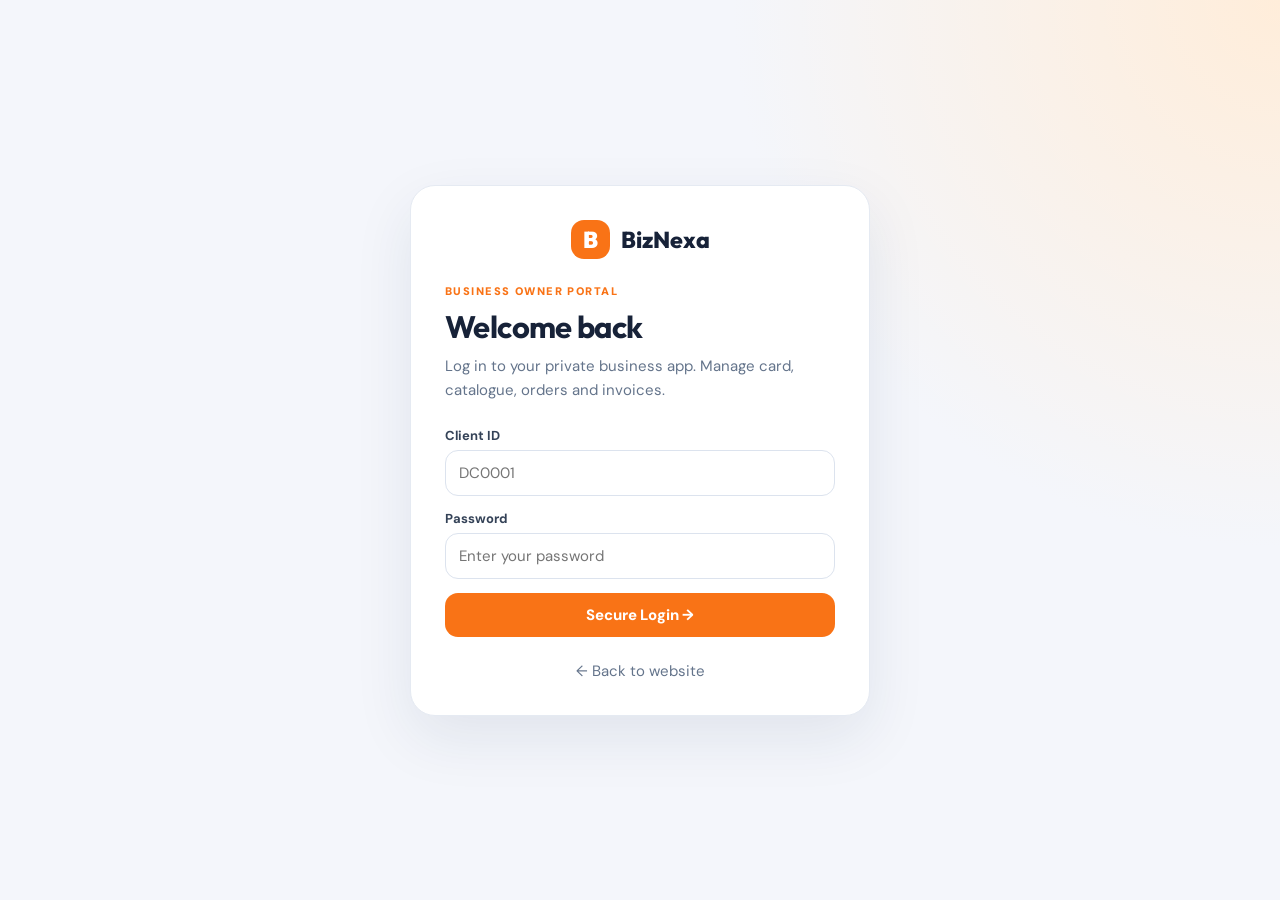
==== login.html @ fbf1768d "Add files via upload" ====
<!DOCTYPE html><html lang="en"><head><meta charset="UTF-8"><meta name="viewport" content="width=device-width,initial-scale=1"><meta name="theme-color" content="#f97316"><title>Client Login — BizNexa</title><link rel="manifest" href="manifest.webmanifest"><link rel="stylesheet" href="style.css"></head><body class="login-bg"><div class="login-card"><a class="brand" href="index.html"><span class="brandmark">B</span> BizNexa</a><div class="eyebrow" id="role-label">BUSINESS OWNER PORTAL</div><h1 id="login-heading">Welcome back</h1><p>Log in to your private business app. Manage card, catalogue, orders and invoices.</p><form id="login-form"><div class="formfield"><label for="id">Client ID</label><input id="id" name="id" placeholder="DC0001" required autocomplete="username"></div><div class="formfield"><label for="password">Password</label><input id="password" name="password" type="password" placeholder="Enter your password" required autocomplete="current-password"></div><button class="btn wide" type="submit" id="login-btn">Secure Login →</button></form><div class="center" style="margin-top:24px"><a class="muted" href="index.html">← Back to website</a></div></div><script src="config.js"></script><script src="shared.js"></script><script src="login.js"></script></body></html>
---- style.css ----
@import url('https://fonts.googleapis.com/css2?family=DM+Sans:wght@400;500;600;700;800&family=Outfit:wght@400;500;600;700;800&display=swap');
:root{--accent:#f97316;--accent-deep:#ea580c;--ink:#172238;--muted:#64748b;--bg:#f4f6fb;--card:#fff;--line:#e5eaf2;--shadow:0 8px 30px rgba(20,35,60,.07);--light:#fff3e9;--hero-gradient:linear-gradient(125deg,#c2410c,#fb923c);--profile-radius:20px;--avatar-radius:19px;--hero-height:207px}

:root[data-theme=ocean]{--accent:#0e81bc;--accent-deep:#056393;--light:#e6f5ff;--hero-gradient:linear-gradient(145deg,#003b72,#0ea5e9);--profile-radius:27px;--avatar-radius:27px;--hero-height:223px}
:root[data-theme=emerald]{--accent:#059669;--accent-deep:#047857;--light:#e5fff3;--hero-gradient:linear-gradient(110deg,#064e3b,#34d399);--profile-radius:12px;--avatar-radius:50%;--hero-height:190px}
:root[data-theme=rose]{--accent:#df4d83;--accent-deep:#be2861;--light:#fff0f6;--hero-gradient:linear-gradient(140deg,#881337,#fb7185);--profile-radius:30px;--avatar-radius:50%;--hero-height:228px}
:root[data-theme=slate]{--accent:#475569;--accent-deep:#1e293b;--light:#eff3f8;--hero-gradient:linear-gradient(125deg,#0f172a,#64748b);--profile-radius:5px;--avatar-radius:9px;--hero-height:185px}
:root[data-theme=violet]{--accent:#8455d7;--accent-deep:#6d36bd;--light:#f4edff;--hero-gradient:linear-gradient(145deg,#4c1d95,#c084fc);--profile-radius:30px;--avatar-radius:50%;--hero-height:224px}
:root[data-theme=royal]{--accent:#2948b9;--accent-deep:#17276f;--light:#ecf0ff;--hero-gradient:linear-gradient(115deg,#121957,#304fd5 74%,#cbb16c);--profile-radius:8px;--avatar-radius:8px;--hero-height:240px}
:root[data-theme=crimson]{--accent:#cf3046;--accent-deep:#901c32;--light:#fff0ef;--hero-gradient:linear-gradient(135deg,#570a20,#ec5a53);--profile-radius:15px;--avatar-radius:50%;--hero-height:216px}
:root[data-theme=mint]{--accent:#078c85;--accent-deep:#046761;--light:#e5faf5;--hero-gradient:linear-gradient(135deg,#0d6d66,#8ce4c8);--profile-radius:33px;--avatar-radius:24px;--hero-height:194px}
:root[data-theme=midnight]{--accent:#1b728c;--accent-deep:#105369;--light:#e8f7fa;--hero-gradient:linear-gradient(130deg,#070e26,#193d5d 65%,#09a0b4);--profile-radius:7px;--avatar-radius:7px;--hero-height:245px}
*{box-sizing:border-box}html{scroll-behavior:smooth}body{margin:0;background:var(--bg);color:var(--ink);font:15px 'DM Sans',system-ui,-apple-system,sans-serif}h1,h2,h3,h4,p{margin:0}h1,h2,h3,h4{font-family:'Outfit','DM Sans',sans-serif;letter-spacing:-.02em}h1{font-size:35px}h2{font-size:25px}h3{font-size:19px}small{font-size:12px}a{color:inherit;text-decoration:none}button,input,select,textarea{font:inherit}button{cursor:pointer}button:disabled{opacity:.52;cursor:not-allowed}input,select,textarea{background:#fff;border:1px solid #dce3ee;border-radius:13px;padding:12px 13px;width:100%;color:var(--ink);outline:none}textarea{min-height:82px;resize:vertical}input:focus,select:focus,textarea:focus{border-color:var(--accent);box-shadow:0 0 0 3px var(--light)}label{display:block;margin-bottom:6px;color:#344257;font-size:13px;font-weight:700}.formfield{margin-bottom:14px}.two-col{display:grid;grid-template-columns:repeat(2,minmax(0,1fr));gap:13px}.three-col{display:grid;grid-template-columns:repeat(3,minmax(0,1fr));gap:13px}.full{grid-column:1/-1}.btn{border:0;display:inline-flex;justify-content:center;align-items:center;gap:8px;padding:12px 17px;border-radius:13px;background:var(--accent);color:#fff;font-weight:800;text-align:center;transition:.15s;white-space:nowrap}.btn:hover{filter:brightness(.96);transform:translateY(-1px)}.btn.secondary{color:var(--ink);background:#f0f3f9}.btn.ghost{border:1px solid var(--line);background:#fff;color:var(--ink)}.btn.outline{background:transparent;color:var(--accent);border:1px solid var(--accent)}.btn.danger{background:#fce8e8;color:#ba3333}.btn.green{background:#16a34a}.btn.small{font-size:12px;padding:8px 10px;border-radius:10px}.btn.wide{width:100%}.pill{display:inline-flex;align-items:center;border-radius:40px;padding:5px 9px;background:#edf1f7;color:#53657e;font-size:11px;font-weight:800}.pill.good{background:#e0f6e9;color:#0b8a56}.pill.bad{background:#fee7e7;color:#b53333}.pill.warn{background:#fff0db;color:#ae7013}.muted{color:var(--muted)}.accent{color:var(--accent)}.hide{display:none!important}.container{max-width:1120px;margin:0 auto;padding:27px 20px 105px}.narrow{max-width:530px;margin:auto}.card{background:var(--card);border:1px solid var(--line);border-radius:21px;padding:21px;box-shadow:var(--shadow)}.stack{display:flex;flex-direction:column;gap:15px}.flex{display:flex;gap:12px;align-items:center}.between{display:flex;justify-content:space-between;align-items:center;gap:12px}.wrap{flex-wrap:wrap}.topbar{height:75px;display:flex;align-items:center;justify-content:space-between;padding:0 28px;background:rgba(255,255,255,.93);border-bottom:1px solid var(--line);position:sticky;top:0;z-index:20;backdrop-filter:blur(12px)}.brand{display:flex;align-items:center;gap:11px;font-family:Outfit;font-size:23px;font-weight:800}.brandmark{height:39px;width:39px;display:grid;place-items:center;border-radius:13px;background:var(--accent);color:#fff;font-weight:900}.navlinks{display:flex;gap:8px;align-items:center}.navlinks a{font-size:13px;font-weight:700;padding:9px 12px;border-radius:10px}.navlinks a:hover{background:#f2f5fa}.page-title{display:flex;justify-content:space-between;align-items:flex-end;gap:16px;margin-bottom:23px}.eyebrow{text-transform:uppercase;letter-spacing:.13em;font-size:11px;color:var(--accent);font-weight:900;margin-bottom:9px}.subtitle{color:var(--muted);line-height:1.65;margin-top:7px}.grid2{display:grid;grid-template-columns:repeat(2,minmax(0,1fr));gap:17px}.grid3{display:grid;grid-template-columns:repeat(3,minmax(0,1fr));gap:17px}.grid4{display:grid;grid-template-columns:repeat(4,minmax(0,1fr));gap:14px}.metric{padding:20px;background:white;border:1px solid var(--line);border-radius:18px}.metric strong{display:block;font:800 31px Outfit;margin:8px 0 4px}.metric span{font-size:12px;color:var(--muted)}.section-head{display:flex;justify-content:space-between;align-items:center;gap:12px;margin-bottom:16px}.section-head p{color:var(--muted);font-size:13px;margin-top:5px}.tabs{display:flex;flex-wrap:wrap;gap:8px;margin-bottom:19px}.tab{padding:10px 15px;border:1px solid var(--line);background:white;border-radius:13px;color:#526174;font-weight:800;font-size:13px}.tab.active{color:#fff;background:var(--ink);border-color:var(--ink)}.table-wrap{overflow:auto;border-radius:14px;border:1px solid var(--line)}table{width:100%;border-collapse:collapse;white-space:nowrap;background:#fff}th{background:#f3f6fa;color:#59667b;font-size:11px;text-transform:uppercase;letter-spacing:.05em;text-align:left;padding:13px}td{padding:13px;border-top:1px solid #edf0f5;font-size:13px;vertical-align:middle}.empty{padding:55px 18px;text-align:center;color:var(--muted)}.empty .emoji{font-size:39px;margin-bottom:10px}.toast{position:fixed;z-index:1000;bottom:22px;left:50%;transform:translateX(-50%);background:#1b2940;color:white;box-shadow:0 14px 32px #10203055;padding:14px 19px;border-radius:12px;max-width:min(92vw,510px);text-align:center;display:none;font-weight:700}.toast.success{background:#087b54}.toast.error{background:#b93b44}.modal-backdrop{position:fixed;inset:0;background:#0a1726aa;display:flex;align-items:center;justify-content:center;padding:20px;z-index:80}.modal{background:#fff;border-radius:21px;padding:24px;max-width:720px;width:100%;max-height:90vh;overflow:auto;position:relative;box-shadow:0 20px 70px #10203055}.modal-close{position:absolute;right:15px;top:14px;border:0;background:#f0f2f6;border-radius:9px;width:30px;height:30px}.modal h2{padding-right:35px;margin-bottom:16px}.loading{display:flex;flex-direction:column;justify-content:center;align-items:center;min-height:250px;color:var(--muted);gap:15px}.spinner{border:4px solid #e5eaf3;border-top-color:var(--accent);width:33px;height:33px;border-radius:50%;animation:spin 1s linear infinite}@keyframes spin{to{transform:rotate(360deg)}}.image-placeholder{width:100%;height:100%;display:flex;flex-direction:column;justify-content:center;align-items:center;background:linear-gradient(135deg,#f4f6fb,#e6ebf4);color:#8190a2;gap:8px;min-height:100px}.image-placeholder span{font-size:39px}.image-placeholder small{font-weight:700}.avatar{height:66px;width:66px;border-radius:var(--avatar-radius);overflow:hidden;background:#fff;border:3px solid #fff;box-shadow:0 8px 22px #0002;flex-shrink:0}.avatar img{width:100%;height:100%;object-fit:contain}.avatar .image-placeholder{min-height:60px}.product-grid{display:grid;grid-template-columns:repeat(2,minmax(0,1fr));gap:14px}.product{background:#fff;border:1px solid var(--line);border-radius:17px;overflow:hidden;box-shadow:0 5px 18px #14233c08}.product-pic{height:180px;overflow:hidden;position:relative;background:#f2f5f8;cursor:zoom-in}.product-pic img{height:100%;width:100%;object-fit:cover;display:block}.product-body{padding:13px}.product-body h3{font-size:16px;line-height:1.3;min-height:21px}.product-body p{font-size:12px;color:var(--muted);margin:7px 0 10px}.price{font-weight:900;font-size:17px}.oldprice{text-decoration:line-through;color:#9aa6b7;font-size:12px;margin-left:6px}.product .btn{width:100%;margin-top:13px}.center{text-align:center}.cta-grid{display:grid;grid-template-columns:repeat(2,minmax(0,1fr));gap:12px}.action-tile{border:1px solid var(--line);background:white;border-radius:18px;padding:24px 15px;text-align:center;min-height:142px;cursor:pointer;transition:.15s}.action-tile:hover{border-color:var(--accent);transform:translateY(-2px)}.action-tile .ico{display:grid;place-items:center;margin:0 auto 13px;border-radius:15px;background:var(--light);height:55px;width:55px;font-size:26px}.action-tile h3{font-size:15px}.action-tile p{color:var(--muted);font-size:12px;margin-top:5px}.business-shell{max-width:550px;margin:auto;min-height:100vh;background:#fff;box-shadow:0 0 80px #13274418;position:relative;padding-bottom:85px}.public-cover{height:var(--hero-height);background:var(--hero-gradient);position:relative;overflow:hidden}.public-cover:before,.public-cover:after{content:'';position:absolute;border:1px solid #fff4;border-radius:100%;width:270px;height:270px;right:-50px;top:-130px}.public-cover:after{width:180px;height:180px;right:80px;top:80px}.public-head{margin:-58px 19px 0;position:relative;z-index:2;background:#fff;border:1px solid var(--line);border-radius:var(--profile-radius);padding:23px;box-shadow:0 13px 35px #14233c14}.public-head .avatar{height:96px;width:96px;margin-bottom:15px}.public-head h1{font-size:27px;line-height:1.14}.public-head .subtitle{margin-top:10px}.public-section{padding:22px 19px 0}.public-section h2{font-size:20px;margin-bottom:13px}.info-line{display:flex;align-items:flex-start;gap:13px;margin:12px 0;color:#475569;font-size:13px;line-height:1.5}.info-line b{color:var(--ink)}.action-row{display:grid;grid-template-columns:repeat(3,1fr);gap:9px;margin-top:17px}.action-row a{border-radius:13px;background:var(--light);color:var(--accent-deep);padding:13px 8px;text-align:center;font-size:12px;font-weight:800}.action-row a span{font-size:20px;display:block;margin-bottom:5px}.public-foot{padding:28px 18px;color:#90a1b5;text-align:center;font-size:12px}.frozen-content{filter:blur(7px);pointer-events:none;user-select:none;max-height:100vh;overflow:hidden}.freeze-overlay{position:fixed;inset:0;background:#fff8;backdrop-filter:blur(1px);display:grid;place-items:center;z-index:99;padding:24px}.freeze-overlay>div{background:white;border:1px solid #e0e5ed;border-radius:22px;padding:36px 24px;text-align:center;max-width:380px;box-shadow:0 20px 60px #1b2d4b22}.freeze-overlay h2{margin:14px 0 9px}.catalog-top{padding:24px 18px;background:#fff;border-bottom:1px solid var(--line);position:sticky;top:0;z-index:15}.catalog-top .avatar{width:51px;height:51px;border-radius:15px}.catalog-top h1{font-size:22px}.search-row{margin-top:17px;display:flex;gap:9px}.search-row input{background:#f5f7fb}.categories{display:flex;overflow:auto;gap:8px;padding:13px 18px;scrollbar-width:none}.chip{border:1px solid #e2e8f0;white-space:nowrap;background:#fff;border-radius:40px;padding:9px 14px;font-size:12px;font-weight:800}.chip.active{border-color:var(--accent);background:var(--light);color:var(--accent-deep)}.floating-cart{position:fixed;bottom:22px;left:50%;transform:translateX(-50%);width:min(510px,calc(100% - 32px));border-radius:15px;padding:15px 20px;color:#fff;background:var(--ink);display:flex;align-items:center;justify-content:space-between;font-weight:800;box-shadow:0 12px 30px #17223866;z-index:30;cursor:pointer}.cart-line{display:flex;align-items:center;justify-content:space-between;padding:11px 0;border-bottom:1px solid var(--line);gap:12px}.qty-controls{display:flex;align-items:center;gap:10px}.qty-controls button{width:29px;height:29px;border:1px solid var(--line);border-radius:8px;background:#f2f5f9;font-weight:900}.login-bg{min-height:100vh;display:grid;place-items:center;padding:24px;background:radial-gradient(circle at top right,#ffedda 0,transparent 35%),#f4f6fb}.login-card{width:min(460px,100%);padding:34px;border-radius:25px;background:white;box-shadow:0 22px 60px #15294d16;border:1px solid var(--line)}.login-card .brand{justify-content:center;margin-bottom:25px}.login-card h1{font-size:31px}.login-card p{color:var(--muted);margin:8px 0 25px;line-height:1.6}.hero{padding:74px 0 45px}.hero h1{font-size:clamp(38px,5vw,64px);line-height:1.05;max-width:800px}.hero p{max-width:620px;color:var(--muted);font-size:18px;line-height:1.7;margin:24px 0}.hero .btn{margin-right:9px}.highlight{color:var(--accent)}.banner{background:var(--light);border:1px solid var(--accent);border-radius:14px;padding:15px;margin-bottom:18px;color:#9b5305}.quick{font-size:12px;color:var(--muted);line-height:1.7}.zoom-image{width:100%;max-height:70vh;object-fit:contain;border-radius:13px}.rowactions{display:flex;gap:6px;flex-wrap:wrap}.blocked{border:1px solid #ffcece;background:#fff2f1;border-radius:16px;padding:19px;color:#9f2828;margin-bottom:18px}.product-small{height:50px;width:50px;object-fit:cover;border-radius:9px}.footnav{position:fixed;bottom:0;left:0;right:0;background:#fff;border-top:1px solid var(--line);display:none;z-index:25;justify-content:space-around;padding:8px 2px max(8px,env(safe-area-inset-bottom))}.footnav button{border:0;background:transparent;color:#64748b;font-size:10px;font-weight:800;padding:6px 12px}.footnav span{display:block;font-size:21px;margin-bottom:5px}
@media(max-width:800px){.container{padding:19px 13px 94px}.topbar{padding:0 15px;height:66px}.navlinks a{padding:8px;font-size:11px}.navlinks a.hide-mobile{display:none}.grid4,.grid3{grid-template-columns:repeat(2,minmax(0,1fr))}.grid2{grid-template-columns:1fr}.page-title{align-items:flex-start}.page-title h1{font-size:27px}.card{padding:17px}.footnav{display:flex}.product-grid{gap:11px}.product-pic{height:150px}.hero{padding-top:40px}.hero h1{font-size:41px}}
@media(max-width:460px){.two-col,.three-col{grid-template-columns:1fr}.grid4{grid-template-columns:repeat(2,minmax(0,1fr))}.metric{padding:14px}.metric strong{font-size:23px}.product-pic{height:146px}.product-body{padding:11px}.product-body h3{font-size:14px}.price{font-size:15px}.btn{font-size:13px}.login-card{padding:27px}.page-title{flex-direction:column;align-items:stretch}}


/* v1.1 optional links + independent ON/OFF settings */
.edit-panel{padding:20px;margin:18px 0;background:#f8fafd;border:1px solid var(--line);border-radius:17px}
.edit-panel h3{font-size:18px}.theme-choices{display:grid;grid-template-columns:repeat(5,minmax(0,1fr));gap:9px;margin:12px 0}
.theme-choice{background:#fff;border:2px solid #e6ebf2;border-radius:14px;padding:10px 5px;display:flex;flex-direction:column;align-items:center;gap:8px;min-width:0;color:#526175;font-size:11px;font-weight:800}
.theme-choice.selected{border-color:var(--accent);background:var(--light);color:var(--ink);box-shadow:0 3px 12px #10203012}
.theme-dot{width:30px;height:30px;border-radius:50%;border:3px solid #fff;box-shadow:0 1px 6px #14233c33}
.swatch-amber{background:#f97316}.swatch-ocean{background:#0e81bc}.swatch-emerald{background:#059669}.swatch-rose{background:#df4d83}.swatch-slate{background:#475569}.swatch-violet{background:#8455d7}.swatch-royal{background:#2948b9}.swatch-crimson{background:#cf3046}.swatch-mint{background:#078c85}.swatch-midnight{background:#0b1832}
.theme-select{max-width:280px;margin-bottom:12px}.theme-live-preview{min-height:84px;display:flex;align-items:center;gap:15px;padding:15px 17px;background:var(--hero-gradient);color:#fff;border-radius:var(--profile-radius);box-shadow:0 9px 19px #13274424}
.theme-live-preview .theme-mini-logo{width:44px;height:44px;display:grid;place-items:center;background:#fff3;color:inherit;border:1px solid #fff5;border-radius:var(--avatar-radius);font-size:20px;font-weight:900}
.theme-live-preview div{flex:1;min-width:0}.theme-live-preview small{display:block;opacity:.82;font-size:11px;margin-top:4px}.theme-live-preview b{font-size:17px}
.social-edit-row{background:#fff;border:1px solid #e1e9f1;border-radius:14px;padding:14px}.social-edit-heading{display:flex;justify-content:space-between;align-items:center;gap:9px;margin-bottom:12px}
.social-edit-type{display:flex;align-items:center;gap:9px;font-size:13px}.social-icon-sample{width:34px;height:34px;border-radius:10px;display:grid;place-items:center;background:var(--light);color:var(--accent)}.social-edit-row.social-off{opacity:.68}
.social-switch{display:flex;align-items:center;gap:7px;white-space:nowrap;margin:0;font-size:11px}.social-switch input{width:17px;height:17px;accent-color:var(--accent);box-shadow:none}.social-remove{background:#fee8e8;color:#9e2929;border:0;border-radius:8px;width:30px;height:30px;flex-shrink:0}
.empty-social{border:1px dashed #bdc9d8;color:#79879a;border-radius:12px;padding:17px;text-align:center;font-size:13px}
.social-links{display:grid;grid-template-columns:repeat(2,minmax(0,1fr));gap:10px}.social-link{display:flex;align-items:center;gap:9px;min-width:0;padding:11px 12px;border:1px solid var(--line);background:#fff;border-radius:14px;box-shadow:0 3px 13px #1020300a;font-weight:800;font-size:13px;color:#334155;transition:transform .15s,border-color .15s}
.social-link:hover{transform:translateY(-2px);border-color:var(--accent)}.social-link svg{flex:0 0 auto}.social-link span{overflow:hidden;text-overflow:ellipsis;white-space:nowrap}
.social-facebook svg{color:#1877f2}.social-instagram svg{color:#d94689}.social-youtube svg{color:#f00}.social-link.social-linkedin svg{color:#0a66c2}.social-whatsapp svg{color:#16a34a}.social-x svg{color:#101010}.social-telegram svg{color:#229ed9}.social-pinterest svg{color:#bd081c}.social-tiktok svg{color:#111827}.social-threads svg{color:#111827}.social-maps svg{color:#16a34a}.social-website svg{color:var(--accent)}
.social-compact{grid-template-columns:repeat(auto-fit,minmax(140px,1fr));gap:8px}.social-compact .social-link{padding:9px 10px;font-size:12px}
.create-social{border:1px solid var(--line);padding:13px;border-radius:13px;margin:10px 0 17px}.create-social summary{font-weight:800;cursor:pointer}
:root[data-theme=royal] .public-cover:before{border-width:5px;border-color:#ffffff22;border-radius:20px;transform:rotate(-18deg)}
:root[data-theme=slate] .public-cover:before,:root[data-theme=midnight] .public-cover:before{border-radius:5px;transform:rotate(25deg)}
:root[data-theme=mint] .public-head{box-shadow:0 17px 35px #0a6f5920}
@media(max-width:480px){.theme-choices{grid-template-columns:repeat(5,minmax(0,1fr));gap:5px}.theme-choice{font-size:9px;padding:8px 2px}.theme-dot{width:24px;height:24px}.social-links{grid-template-columns:repeat(2,minmax(0,1fr))}.edit-panel{padding:13px}.social-edit-heading{flex-wrap:wrap}}

/* v1.2 fixed social inputs */
.social-fixed-field{border:1px solid #dbe6f2;padding:13px;border-radius:14px;background:#fff}
.social-fixed-title{display:flex;align-items:center;gap:10px;margin-bottom:10px!important;font-weight:800;color:var(--ink)}
.social-fixed-field input.fixed-social-url{font-size:13px}
.social-fixed-field .social-switch{margin-top:9px}
.invalid-link{border-color:#dc2626!important;background:#fff7f7!important}
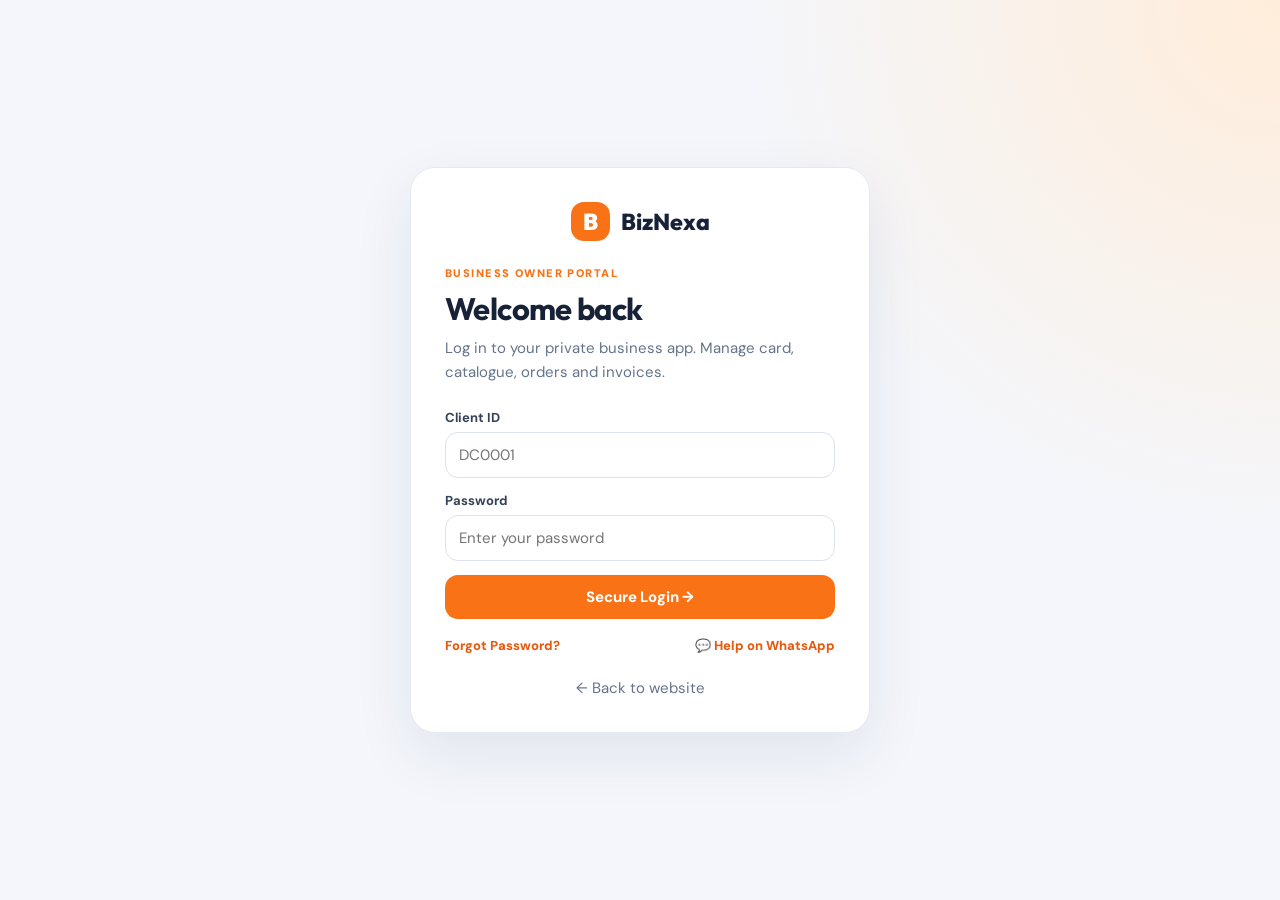
==== commit 0fadb4cd: "Add files via upload" ====
--- a/login.html
+++ b/login.html
@@ -1 +1 @@
-<!DOCTYPE html><html lang="en"><head><meta charset="UTF-8"><meta name="viewport" content="width=device-width,initial-scale=1"><meta name="theme-color" content="#f97316"><title>Client Login — BizNexa</title><link rel="manifest" href="manifest.webmanifest"><link rel="stylesheet" href="style.css"></head><body class="login-bg"><div class="login-card"><a class="brand" href="index.html"><span class="brandmark">B</span> BizNexa</a><div class="eyebrow" id="role-label">BUSINESS OWNER PORTAL</div><h1 id="login-heading">Welcome back</h1><p>Log in to your private business app. Manage card, catalogue, orders and invoices.</p><form id="login-form"><div class="formfield"><label for="id">Client ID</label><input id="id" name="id" placeholder="DC0001" required autocomplete="username"></div><div class="formfield"><label for="password">Password</label><input id="password" name="password" type="password" placeholder="Enter your password" required autocomplete="current-password"></div><button class="btn wide" type="submit" id="login-btn">Secure Login →</button></form><div class="center" style="margin-top:24px"><a class="muted" href="index.html">← Back to website</a></div></div><script src="config.js"></script><script src="shared.js"></script><script src="login.js"></script></body></html>
+<!DOCTYPE html><html lang="en"><head><meta charset="UTF-8"><meta name="viewport" content="width=device-width,initial-scale=1"><meta name="theme-color" content="#f97316"><title>Client Login — BizNexa</title><link rel="manifest" href="manifest.webmanifest"><link rel="stylesheet" href="style.css"></head><body class="login-bg"><div class="login-card"><a class="brand" href="index.html"><span class="brandmark">B</span> BizNexa</a><div class="eyebrow" id="role-label">BUSINESS OWNER PORTAL</div><h1 id="login-heading">Welcome back</h1><p>Log in to your private business app. Manage card, catalogue, orders and invoices.</p><form id="login-form"><div class="formfield"><label for="id">Client ID</label><input id="id" name="id" placeholder="DC0001" required autocomplete="username"></div><div class="formfield"><label for="password">Password</label><input id="password" name="password" type="password" placeholder="Enter your password" required autocomplete="current-password"></div><button class="btn wide" type="submit" id="login-btn">Secure Login →</button><div class="auth-options" id="client-assistance"><a href="forgot.html" id="forgot-link">Forgot Password?</a><a id="help-wa" href="https://wa.me/917705845045?text=Hello%2C%20I%20need%20help%20with%20my%20BizNexa%20account." target="_blank" rel="noopener noreferrer">💬 Help on WhatsApp</a></div></form><div class="center" style="margin-top:24px"><a class="muted" href="index.html">← Back to website</a></div></div><script src="config.js"></script><script src="shared.js"></script><script src="login.js"></script></body></html>
--- a/style.css
+++ b/style.css
@@ -45,3 +45,12 @@
 .social-fixed-field input.fixed-social-url{font-size:13px}
 .social-fixed-field .social-switch{margin-top:9px}
 .invalid-link{border-color:#dc2626!important;background:#fff7f7!important}
+
+/* v1.3 · Public registration, secure email verification and account recovery */
+.trial-banner{background:linear-gradient(125deg,#172238,#253c66);color:#fff;border-radius:22px;padding:23px 27px;display:flex;align-items:center;justify-content:space-between;gap:22px;margin:0 0 35px;box-shadow:0 14px 30px #14233c20}.trial-banner b{font-size:21px}.trial-banner p{font-size:13px;line-height:1.65;color:#d2ddeb;margin-top:7px;max-width:650px}.trial-banner .btn{flex-shrink:0}
+.register-head{text-align:center;max-width:790px;margin:18px auto 24px}.register-head h1{font-size:clamp(31px,4vw,44px)}.register-head .subtitle{margin:11px auto}.trial-pill{display:inline-flex;align-items:center;gap:6px;border-radius:50px;background:#e7faef;color:#117047;padding:10px 16px;font-size:12px;font-weight:800;margin:15px 0 0}
+.register-card{max-width:820px;margin:auto;padding:29px}.steps{display:flex;gap:7px;margin-bottom:26px;border-bottom:1px solid var(--line);padding-bottom:22px}.step{flex:1;text-align:center;padding:9px 5px;border-radius:10px;font-size:11px;font-weight:800;background:#f0f4f8;color:#7e8ca0}.step.active{background:var(--light);color:var(--accent-deep);border:1px solid var(--accent)}
+.fixed-trial{border-radius:11px;border:1px solid #f6d8ac;background:#fffbef;color:#885212;font-size:12px;padding:14px;line-height:1.6;margin:6px 0 17px}.honeypot{position:absolute!important;left:-9999px!important;width:1px!important;height:1px!important;overflow:hidden}
+.auth-options{display:flex;align-items:center;justify-content:space-between;flex-wrap:wrap;gap:12px;font-weight:800;font-size:13px;margin-top:18px}.auth-options a{color:var(--accent-deep)}.auth-options a:hover{text-decoration:underline}
+.credentials{display:grid;grid-template-columns:minmax(95px,130px) 1fr;gap:13px;margin:22px 0;background:#f4f7fb;padding:19px;border-radius:14px;align-items:center;word-break:break-word}.credentials b{color:#62748a;font-size:12px}.credentials strong{font-size:22px;color:#0b7663}.success-icon{width:65px;height:65px;background:#daf8e8;color:#0f915b;border-radius:50%;display:grid;place-items:center;font-size:36px;font-weight:900;margin:0 auto 20px}#registration-success,#reset-success{text-align:center}#registration-success .credentials,#reset-success .credentials{text-align:left}#register-section .stack .btn{width:100%}
+@media(max-width:650px){.trial-banner{flex-direction:column;align-items:stretch;padding:20px}.trial-banner .btn{width:100%;white-space:normal}.register-card{padding:18px}.steps .step{font-size:10px}.register-head{margin:5px auto 17px}.register-head h1{font-size:30px}.trial-pill{font-size:11px}}
